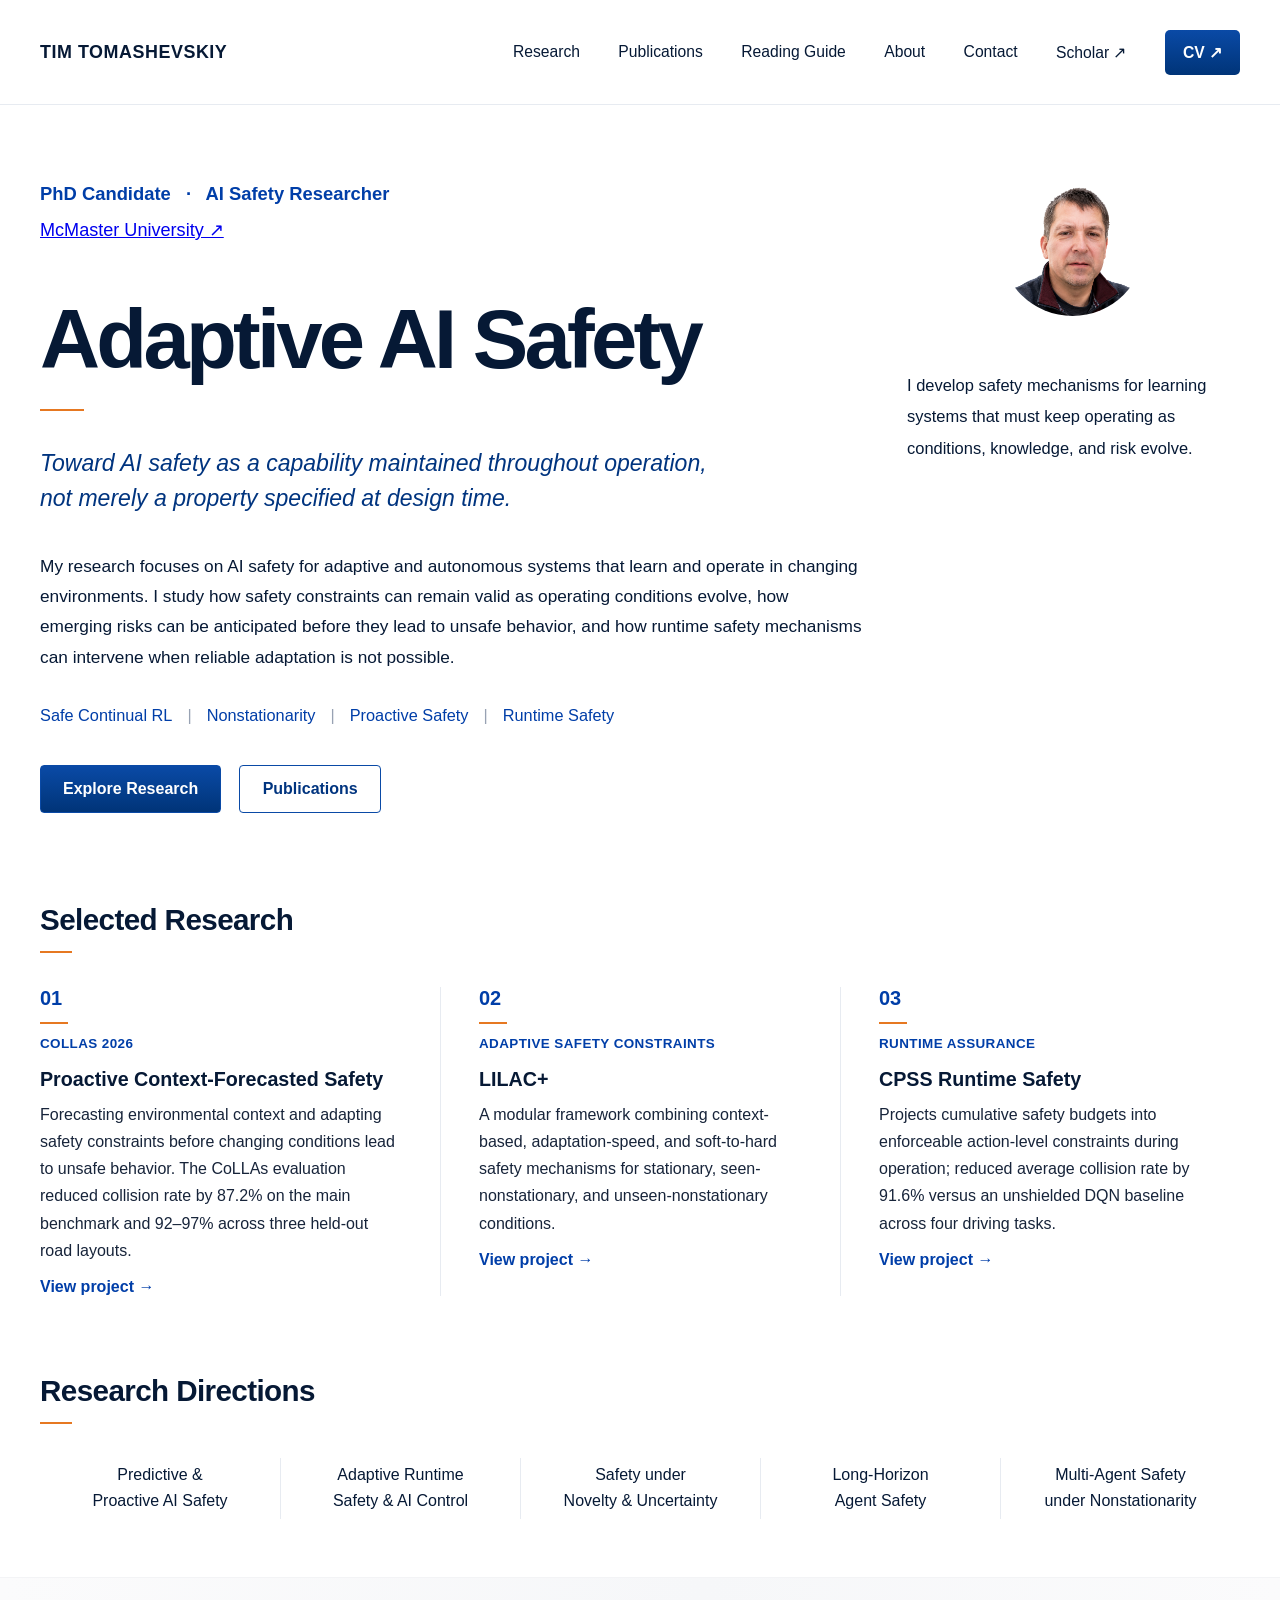
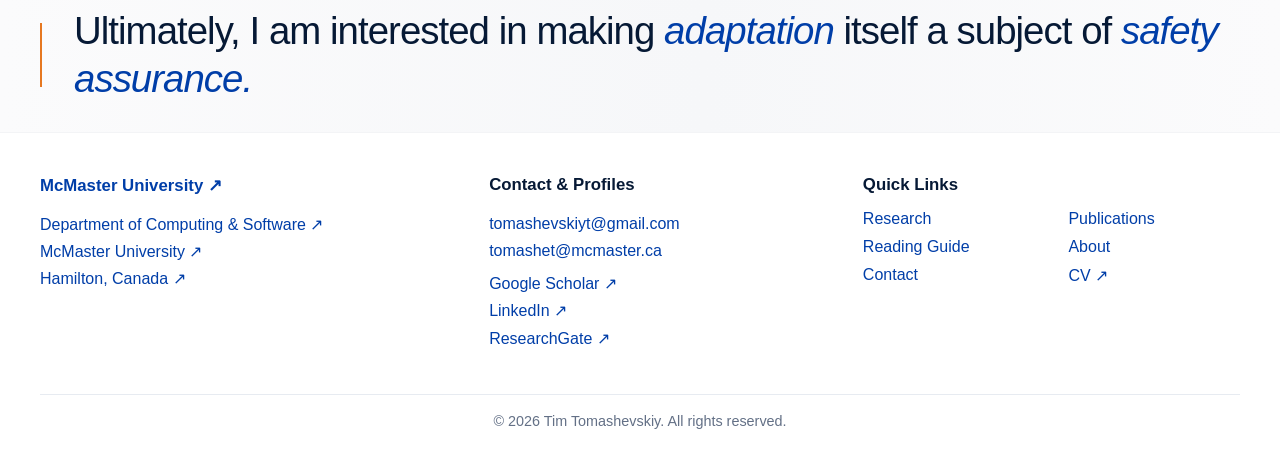
==== index.html @ 8127fd49 "Point index.html CV links to web CV" ====
<!DOCTYPE html>

<html lang="en">
<head>
<meta charset="utf-8"/>
<meta content="width=device-width, initial-scale=1" name="viewport"/>
<meta content="Tim Tomashevskiy — AI safety researcher working on safe continual reinforcement learning, adaptive safety constraints, proactive safety, and runtime safety." name="description"/>
<link href="https://tomashet.github.io/" rel="canonical"/>
<meta content="Tim Tomashevskiy — Adaptive AI Safety" property="og:title"/>
<meta content="Tim Tomashevskiy — AI safety researcher working on safe continual reinforcement learning, adaptive safety constraints, proactive safety, and runtime safety." property="og:description"/>
<meta content="website" property="og:type"/>
<meta content="https://tomashet.github.io/" property="og:url"/>
<meta content="https://tomashet.github.io/assets/tim-portrait.png" property="og:image"/>
<link href="assets/tim-portrait.png" rel="icon" type="image/png"/>
<title>Tim Tomashevskiy — Adaptive AI Safety</title>
<link href="styles.css" rel="stylesheet"/>
</head>
<body>
<header class="site-header">
<div class="shell nav-wrap">
<a class="brand" href="index.html">TIM TOMASHEVSKIY</a>
<nav aria-label="Primary navigation" class="nav">
<a href="research.html">Research</a>
<a href="publications.html">Publications</a>
<a href="resources.html">Reading Guide</a>
<a href="about.html">About</a>
<a href="contact.html">Contact</a>
<a href="https://scholar.google.com/citations?user=U_OvFxQAAAAJ&hl=en" rel="noopener noreferrer" target="_blank">Scholar ↗</a>
<a class="cv-btn" href="cv.html" rel="noopener noreferrer" target="_blank">CV ↗</a>
</nav>
</div>
</header>
<main>
<section aria-labelledby="hero-title" class="hero shell">
<div class="hero-left">
<div class="eyebrow">PhD Candidate <span>·</span> AI Safety Researcher</div>
<div class="affiliation"><a href="https://www.mcmaster.ca/" rel="noopener noreferrer" target="_blank">McMaster University ↗</a></div>
<h1 id="hero-title">Adaptive AI Safety</h1>
<div aria-hidden="true" class="accent-line"></div>
<p class="tagline">Toward AI safety as a capability maintained throughout operation,<br class="desktop-break"/> not merely a property specified at design time.</p>
<p class="lede">My research focuses on AI safety for adaptive and autonomous systems that learn and operate in changing environments. I study how safety constraints can remain valid as operating conditions evolve, how emerging risks can be anticipated before they lead to unsafe behavior, and how runtime safety mechanisms can intervene when reliable adaptation is not possible.</p>
<div aria-label="Research topics" class="topics">
<span>Safe Continual RL</span><span>Nonstationarity</span><span>Proactive Safety</span><span>Runtime Safety</span>
</div>
<div class="hero-actions">
<a class="btn primary" href="research.html">Explore Research</a>
<a class="btn" href="publications.html">Publications</a>

</div>
</div>
<aside aria-label="Research vision" class="hero-right">
<img alt="Tim Tomashevskiy" class="portrait" src="assets/tim-portrait.png"/>
<p class="goal">I develop safety mechanisms for learning systems that must keep operating as conditions, knowledge, and risk evolve.</p>
</aside>
</section>
<section aria-labelledby="selected-title" class="section shell">
<h2 id="selected-title">Selected Research</h2>
<div aria-hidden="true" class="section-line"></div>
<div class="research-grid">
<article class="research-item">
<div class="number">01</div>
<div aria-hidden="true" class="mini-line"></div>
<div class="research-meta">CoLLAs 2026</div>
<h3>Proactive Context-Forecasted Safety</h3>
<p>Forecasting environmental context and adapting safety constraints before changing conditions lead to unsafe behavior. The CoLLAs evaluation reduced collision rate by 87.2% on the main benchmark and 92–97% across three held-out road layouts.</p>
<a class="research-card-link" href="publications.html#proactive-context">View project →</a>
</article>
<article class="research-item">
<div class="number">02</div>
<div aria-hidden="true" class="mini-line"></div>
<div class="research-meta">Adaptive safety constraints</div>
<h3>LILAC+</h3>
<p>A modular framework combining context-based, adaptation-speed, and soft-to-hard safety mechanisms for stationary, seen-nonstationary, and unseen-nonstationary conditions.</p>
<a class="research-card-link" href="publications.html#lilac-plus">View project →</a>
</article>
<article class="research-item">
<div class="number">03</div>
<div aria-hidden="true" class="mini-line"></div>
<div class="research-meta">Runtime assurance</div>
<h3>CPSS Runtime Safety</h3>
<p>Projects cumulative safety budgets into enforceable action-level constraints during operation; reduced average collision rate by 91.6% versus an unshielded DQN baseline across four driving tasks.</p>
<a class="research-card-link" href="publications.html#cpss">View project →</a>
</article>
</div>
</section>
<section aria-labelledby="directions-title" class="section shell directions">
<h2 id="directions-title">Research Directions</h2>
<div aria-hidden="true" class="section-line"></div>
<div class="directions-grid">
<div>Predictive &amp;<br/>Proactive AI Safety</div>
<div>Adaptive Runtime<br/>Safety &amp; AI Control</div>
<div>Safety under<br/>Novelty &amp; Uncertainty</div>
<div>Long-Horizon<br/>Agent Safety</div>
<div>Multi-Agent Safety<br/>under Nonstationarity</div>
</div>
</section>
<section class="vision-strip">
<div class="shell vision-inner">
<div aria-hidden="true" class="vision-rule"></div>
<p>Ultimately, I am interested in making<br class="mobile-break"/> <em>adaptation</em> itself a subject of <em>safety assurance.</em></p>
</div>
</section>
</main>
<footer class="site-footer">
<div class="shell footer-grid">
<div>
<h3><a class="footer-affiliation" href="https://www.mcmaster.ca/" rel="noopener noreferrer" target="_blank">McMaster University ↗</a></h3>
<p><a href="https://www.eng.mcmaster.ca/cas/" rel="noopener noreferrer" target="_blank">Department of Computing &amp; Software ↗</a><br/><a href="https://www.mcmaster.ca/" rel="noopener noreferrer" target="_blank">McMaster University ↗</a><br/><a href="https://www.hamilton.ca/" rel="noopener noreferrer" target="_blank">Hamilton, Canada ↗</a></p>
</div>
<div>
<h3>Contact &amp; Profiles</h3>
<p><a href="mailto:tomashevskiyt@gmail.com">tomashevskiyt@gmail.com</a><br/><a href="mailto:tomashet@mcmaster.ca">tomashet@mcmaster.ca</a></p>
<p><a href="https://scholar.google.com/citations?user=U_OvFxQAAAAJ&hl=en" rel="noopener noreferrer" target="_blank">Google Scholar ↗</a><br/><a href="https://www.linkedin.com/in/tim-tomashevski-0a2017281/" rel="noopener noreferrer" target="_blank">LinkedIn ↗</a><br/><a href="https://www.researchgate.net/profile/Tim-Tomashevskiy" rel="noopener noreferrer" target="_blank">ResearchGate ↗</a></p>
</div>
<div>
<h3>Quick Links</h3>
<div class="footer-links">
<a href="research.html">Research</a>
<a href="publications.html">Publications</a>
<a href="resources.html">Reading Guide</a>
<a href="about.html">About</a>
<a href="contact.html">Contact</a>
<a href="cv.html" rel="noopener noreferrer" target="_blank">CV ↗</a>
</div>
</div>
</div>
<div class="shell copyright">© 2026 Tim Tomashevskiy. All rights reserved.</div>
</footer>
</body>
</html>
---- styles.css ----
:root {
  --ink: #061935;
  --blue: #003ea8;
  --blue-dark: #00347f;
  --muted: #637086;
  --orange: #e67821;
  --line: #e7ebf1;
  --soft: #fafbfd;
  --max: 1500px;
}

* { box-sizing: border-box; }
html { scroll-behavior: smooth; }
body {
  margin: 0;
  color: var(--ink);
  background: #fff;
  font-family: Inter, ui-sans-serif, -apple-system, BlinkMacSystemFont, "Segoe UI", Helvetica, Arial, sans-serif;
  -webkit-font-smoothing: antialiased;
}

.shell { width: min(calc(100% - 80px), var(--max)); margin-inline: auto; }
.site-header { border-bottom: 1px solid var(--line); background: rgba(255,255,255,.96); }
.nav-wrap { min-height: 104px; display: flex; align-items: center; justify-content: space-between; gap: 36px; }
.brand { color: var(--ink); text-decoration: none; font-weight: 800; letter-spacing: .03em; font-size: clamp(1.1rem, 1.4vw, 1.45rem); }
.nav { display: flex; align-items: center; gap: clamp(20px, 3vw, 54px); }
.nav a { color: var(--ink); text-decoration: none; font-size: .98rem; }
.nav a:hover { color: var(--blue); }
.cv-btn { padding: 13px 18px; border-radius: 5px; background: linear-gradient(180deg, #0a4aa6, #003478); color: #fff !important; font-weight: 650; }

.hero { display: grid; grid-template-columns: minmax(0, 72%) minmax(250px, 28%); gap: 42px; padding-top: 78px; padding-bottom: 68px; }
.hero-left { min-width: 0; }
.eyebrow { color: var(--blue); font-weight: 700; font-size: 1.15rem; }
.eyebrow span { padding-inline: 10px; }
.affiliation { color: var(--muted); font-size: 1.13rem; margin-top: 14px; }
h1 { font-size: clamp(3.6rem, 6.5vw, 6.5rem); line-height: .98; letter-spacing: -.045em; margin: 58px 0 0; font-weight: 780; }
.accent-line, .section-line, .mini-line { background: var(--orange); height: 2px; }
.accent-line { width: 44px; margin-top: 28px; }
.tagline { margin: 35px 0 0; color: var(--blue-dark); font-size: clamp(1.25rem, 1.8vw, 1.75rem); line-height: 1.55; font-style: italic; max-width: 1000px; }
.lede { margin: 34px 0 0; max-width: 1040px; font-size: 1.08rem; line-height: 1.75; }
.topics { margin-top: 34px; display: flex; flex-wrap: wrap; gap: 0; color: var(--blue); font-size: 1.02rem; }
.topics span + span::before { content: "|"; color: #98a2b3; padding: 0 15px; }
.hero-actions { margin-top: 40px; display: flex; gap: 18px; flex-wrap: wrap; }
.btn { display: inline-flex; align-items: center; justify-content: center; min-width: 142px; padding: 14px 22px; border: 1px solid #0a4aa6; border-radius: 4px; color: var(--blue-dark); text-decoration: none; font-weight: 650; }
.btn.primary { color: #fff; background: linear-gradient(180deg, #0a4aa6, #003478); }

.hero-right { align-self: start; padding-top: 0; display: flex; flex-direction: column; align-items: center; }
.portrait { width: 145px; height: 145px; object-fit: cover; object-position: center 15%; border-radius: 50%; display: block; margin-top: -12px; }
.goal { width: min(100%, 330px); margin: 54px auto 0; font-size: 1.03rem; line-height: 1.9; }

.section { padding-top: 22px; padding-bottom: 58px; }
.section h2 { font-size: 1.85rem; letter-spacing: -.02em; margin: 0; }
.section-line { width: 32px; margin-top: 14px; }
.research-grid { margin-top: 34px; display: grid; grid-template-columns: repeat(3, 1fr); }
.research-item { padding: 0 38px; min-height: 175px; border-left: 1px solid var(--line); }
.research-item:first-child { padding-left: 0; border-left: 0; }
.number { color: var(--blue); font-size: 1.25rem; font-weight: 700; }
.mini-line { width: 28px; margin-top: 12px; }
.research-item h3 { font-size: 1.23rem; margin: 17px 0 10px; }
.research-item p { margin: 0; color: #17243a; line-height: 1.7; }

.directions { padding-top: 20px; padding-bottom: 58px; }
.directions-grid { margin-top: 34px; display: grid; grid-template-columns: repeat(5, 1fr); text-align: center; }
.directions-grid > div { padding: 4px 22px; line-height: 1.65; border-left: 1px solid var(--line); }
.directions-grid > div:first-child { border-left: 0; }

.vision-strip { background: linear-gradient(90deg, #fbfbfc, #f6f7f9 55%, #fbfbfc); border-top: 1px solid #f3f4f6; border-bottom: 1px solid #f3f4f6; }
.vision-inner { min-height: 154px; display: flex; align-items: center; gap: 32px; }
.vision-rule { width: 2px; height: 64px; background: var(--orange); flex: 0 0 auto; }
.vision-inner p { margin: 0; font-size: clamp(1.8rem, 3vw, 3rem); line-height: 1.25; letter-spacing: -.025em; }
.vision-inner em { color: var(--blue); font-style: italic; }
.mobile-break { display: none; }

.site-footer { padding: 42px 0 22px; }
.footer-grid { display: grid; grid-template-columns: 1fr .8fr 1fr; gap: 72px; }
.footer-grid h3 { font-size: 1.05rem; margin: 0 0 15px; }
.footer-grid p { color: var(--muted); line-height: 1.7; margin: 0 0 6px; }
.footer-grid a { color: var(--blue); text-decoration: none; }
.footer-links { display: grid; grid-template-columns: repeat(2, minmax(110px, 1fr)); gap: 10px 34px; }
.copyright { text-align: center; color: var(--muted); font-size: .9rem; border-top: 1px solid var(--line); margin-top: 36px; padding-top: 18px; }

@media (max-width: 900px) {
  .shell { width: min(calc(100% - 36px), var(--max)); }
  .nav-wrap { min-height: 78px; }
  .nav a:not(.cv-btn) { display: none; }
  .hero { grid-template-columns: 1fr; gap: 12px; padding-top: 52px; }
  .hero-right { order: -1; align-items: flex-end; margin-top: -8px; }
  .portrait { width: 105px; height: 105px; margin-top: 0; }
  .goal { display: none; }
  h1 { margin-top: 34px; }
  .desktop-break { display: none; }
  .research-grid { grid-template-columns: 1fr; gap: 26px; }
  .research-item, .research-item:first-child { border-left: 0; border-top: 1px solid var(--line); padding: 24px 0 0; min-height: 0; }
  .directions-grid { grid-template-columns: 1fr 1fr; gap: 22px 0; }
  .directions-grid > div { border-left: 0; border-top: 1px solid var(--line); padding-top: 18px; }
  .vision-inner { min-height: 138px; }
  .mobile-break { display: initial; }
  .footer-grid { grid-template-columns: 1fr; gap: 26px; }
}

/* Research page */
.nav a.active { color: var(--blue); font-weight: 700; }
.research-hero { padding-top: 82px; padding-bottom: 52px; border-bottom: 1px solid var(--line); }
.research-kicker { color: var(--blue); font-weight: 750; font-size: 1.08rem; letter-spacing: .02em; }
.research-title { margin-top: 20px; font-size: clamp(3.8rem, 6.2vw, 6.3rem); }
.research-subtitle { max-width: 1030px; margin: 30px 0 0; color: var(--blue-dark); font-size: clamp(1.25rem, 1.8vw, 1.75rem); line-height: 1.55; font-style: italic; }
.research-tags { margin-top: 28px; display: flex; flex-wrap: wrap; color: var(--blue); font-size: 1rem; }
.research-tags span + span::before { content: "·"; color: #98a2b3; padding: 0 13px; }

.research-page { display: grid; grid-template-columns: minmax(0, 1fr) 290px; gap: 86px; align-items: start; padding-top: 54px; padding-bottom: 80px; }
.research-copy { min-width: 0; }
.research-block { padding: 8px 0 52px; }
.research-block + .research-block { border-top: 1px solid var(--line); padding-top: 52px; }
.research-block h2 { margin: 0 0 22px; font-size: clamp(1.65rem, 2vw, 2.15rem); letter-spacing: -.025em; }
.research-block h3 { margin: 0 0 12px; font-size: 1.3rem; letter-spacing: -.012em; }
.research-block p { margin: 0 0 18px; color: #17243a; font-size: 1.05rem; line-height: 1.82; max-width: 1050px; }
.research-block strong { color: var(--ink); }
.research-block blockquote { margin: 30px 0; padding: 18px 0 18px 24px; border-left: 2px solid var(--orange); color: var(--blue-dark); font-size: clamp(1.3rem, 1.8vw, 1.75rem); line-height: 1.55; font-style: italic; max-width: 1020px; }
.compact-quote { font-size: 1.15rem !important; margin-top: 18px !important; }
.section-heading-row > p { max-width: 920px; }
.direction-list { margin-top: 32px; border-top: 1px solid var(--line); }
.direction-item { display: grid; grid-template-columns: 72px 1fr; gap: 22px; padding: 30px 0; border-bottom: 1px solid var(--line); }
.direction-index { color: var(--blue); font-weight: 750; font-size: 1.1rem; padding-top: 2px; }
.direction-item p { margin-bottom: 0; }
.bridge-block { background: linear-gradient(90deg, #fbfbfc, #fff); margin-inline: -22px; padding-inline: 22px; }
.vision-block { padding-bottom: 14px; }
.closing-vision { margin-top: 30px !important; color: var(--blue-dark) !important; font-size: clamp(1.4rem, 2vw, 2rem) !important; line-height: 1.5 !important; }

.research-rail { position: sticky; top: 28px; display: flex; flex-direction: column; gap: 18px; }
.rail-card { border-top: 2px solid var(--orange); background: var(--soft); padding: 22px 20px 18px; }
.rail-label { color: var(--blue); font-weight: 750; text-transform: uppercase; letter-spacing: .07em; font-size: .78rem; margin-bottom: 13px; }
.rail-card p { margin: 0 0 9px; color: #28364a; line-height: 1.45; font-size: .95rem; }
.rail-link-card { border-top-color: var(--blue); }
.rail-link-card a { color: var(--blue); text-decoration: none; font-weight: 700; }

@media (max-width: 1020px) {
  .research-page { grid-template-columns: 1fr; gap: 24px; }
  .research-rail { position: static; display: grid; grid-template-columns: repeat(2, minmax(0,1fr)); order: -1; }
  .rail-link-card { grid-column: 1 / -1; }
}

@media (max-width: 700px) {
  .research-hero { padding-top: 54px; padding-bottom: 38px; }
  .research-title { font-size: clamp(3rem, 14vw, 4.2rem); }
  .research-page { padding-top: 34px; padding-bottom: 52px; }
  .research-rail { grid-template-columns: 1fr; }
  .rail-link-card { grid-column: auto; }
  .research-block { padding-bottom: 40px; }
  .research-block + .research-block { padding-top: 40px; }
  .direction-item { grid-template-columns: 48px 1fr; gap: 14px; }
  .research-tags span { width: 100%; margin-bottom: 8px; }
  .research-tags span + span::before { content: ""; padding: 0; }
}

/* Research page V2.1 — tighter two-column layout */
.research-site-header .research-nav-wrap {
  justify-content: flex-end;
  min-height: 78px;
}
.research-brand-row {
  padding-top: 22px;
  padding-bottom: 6px;
}
.research-page {
  grid-template-columns: minmax(0, 1fr) 320px;
  column-gap: 30px;
  row-gap: 0;
  padding-top: 8px;
  padding-bottom: 64px;
}
.research-hero-inline {
  padding: 8px 0 24px;
  border-bottom: 1px solid var(--line);
}
.research-hero-inline .research-title {
  margin-top: 12px;
}
.research-hero-inline .accent-line {
  margin-top: 18px;
}
.research-hero-inline .research-subtitle {
  margin-top: 18px;
}
.research-hero-inline .research-tags {
  margin-top: 18px;
}
.research-block {
  padding: 22px 0 26px;
}
.research-block + .research-block {
  padding-top: 26px;
}
.research-block h2 {
  margin-bottom: 12px;
}
.research-block h3 {
  margin-bottom: 7px;
}
.research-block p {
  margin-bottom: 11px;
  line-height: 1.64;
  max-width: none;
}
.research-block blockquote {
  margin: 18px 0;
  padding: 12px 0 12px 20px;
  line-height: 1.48;
  max-width: none;
}
.direction-list {
  margin-top: 18px;
}
.direction-item {
  grid-template-columns: 62px 1fr;
  gap: 16px;
  padding: 18px 0;
}
.research-rail {
  position: sticky;
  top: 18px;
  gap: 12px;
  padding-top: 0;
}
.rail-profile {
  padding: 0 10px 8px;
  text-align: left;
}
.rail-portrait {
  width: 112px;
  height: 112px;
  object-fit: cover;
  object-position: center 13%;
  border-radius: 50%;
  display: block;
  margin: 0 auto 16px;
}
.rail-goal {
  margin: 0;
  color: #17243a;
  font-size: .96rem;
  line-height: 1.58;
}
.rail-card {
  padding: 16px 16px 13px;
}
.rail-label {
  margin-bottom: 9px;
}
.rail-card p {
  margin-bottom: 6px;
  line-height: 1.38;
  font-size: .93rem;
}

@media (max-width: 1020px) {
  .research-site-header .research-nav-wrap { justify-content: space-between; }
  .research-brand-row { padding-top: 18px; }
  .research-page { grid-template-columns: 1fr; gap: 22px; }
  .research-rail { order: -1; position: static; grid-template-columns: repeat(2, minmax(0, 1fr)); }
  .rail-profile { grid-column: 1 / -1; display: grid; grid-template-columns: 112px 1fr; gap: 20px; align-items: center; }
  .rail-portrait { margin: 0; }
}

@media (max-width: 700px) {
  .research-site-header .research-nav-wrap { min-height: 70px; }
  .research-brand-row { padding-top: 16px; padding-bottom: 0; }
  .research-page { padding-top: 8px; }
  .rail-profile { grid-template-columns: 86px 1fr; gap: 14px; }
  .rail-portrait { width: 86px; height: 86px; }
}


/* Research page V2.2 — approved alignment refinements */
.research-page {
  padding-top: 20px;
}
.research-copy > .research-brand-row {
  padding: 0 0 12px;
  min-height: 104px;
  display: flex;
  align-items: flex-start;
}
.research-copy > .research-brand-row .brand {
  margin-top: 10px;
}
.research-hero-inline {
  padding-top: 0;
}
.research-hero-inline .research-title {
  font-size: clamp(3.15rem, 5vw, 5rem);
}
.research-rail {
  padding-top: 0;
}
.rail-profile {
  min-height: 104px;
  padding: 0 10px 34px;
}
.rail-portrait {
  width: 96px;
  height: 96px;
  margin: 0 auto 14px;
}
.rail-goal {
  margin-top: 0;
}
.rail-profile + .rail-card {
  margin-top: 10px;
}

@media (max-width: 1020px) {
  .research-copy > .research-brand-row { min-height: auto; padding-bottom: 10px; }
  .rail-profile { min-height: auto; padding-bottom: 18px; }
}

/* Publications page */
.pub-page { display:grid; grid-template-columns:minmax(0,1fr) 320px; column-gap:30px; align-items:start; padding-top:20px; padding-bottom:64px; }
.pub-main { min-width:0; }
.pub-brand-row { min-height:104px; padding:0 0 12px; display:flex; align-items:flex-start; }
.pub-brand-row .brand { margin-top:10px; }
.pub-hero { padding:0 0 24px; border-bottom:1px solid var(--line); }
.pub-title { margin:12px 0 0; font-size:clamp(3.15rem,5vw,5rem); line-height:1; letter-spacing:-.04em; }
.pub-hero .accent-line { margin-top:18px; }
.pub-subtitle { max-width:900px; margin:18px 0 0; color:var(--blue-dark); font-size:clamp(1.15rem,1.55vw,1.45rem); line-height:1.5; font-style:italic; }
.pub-section { padding:26px 0 30px; }
.pub-section + .pub-section { border-top:1px solid var(--line); }
.pub-section-head { display:flex; justify-content:space-between; align-items:baseline; gap:20px; margin-bottom:4px; }
.pub-section-head h2 { margin:0; font-size:clamp(1.65rem,2vw,2.1rem); letter-spacing:-.025em; }
.pub-section-head > p { margin:0; color:var(--blue); font-weight:700; font-size:.9rem; text-transform:uppercase; letter-spacing:.05em; }
.pub-entry { display:grid; grid-template-columns:62px 1fr; gap:16px; padding:21px 0; border-bottom:1px solid var(--line); }
.pub-year { color:var(--blue); font-weight:750; padding-top:3px; }
.pub-status { color:var(--blue); font-size:.83rem; font-weight:750; text-transform:uppercase; letter-spacing:.045em; margin-bottom:6px; }
.pub-content h3 { margin:0 0 7px; font-size:1.18rem; line-height:1.35; letter-spacing:-.012em; }
.pub-authors { margin:0 0 8px !important; color:var(--muted) !important; }
.pub-content p { margin:0 0 9px; color:#17243a; font-size:.98rem; line-height:1.58; }
.pub-links { display:flex; gap:18px; flex-wrap:wrap; margin-top:7px; }
.pub-links a { color:var(--blue); text-decoration:none; font-weight:700; font-size:.92rem; }
.pub-entry.featured { border-left:2px solid var(--orange); padding-left:14px; }
.pub-note { max-width:950px; color:#17243a; line-height:1.65; margin:14px 0 0; }
.pub-rail { position:sticky; top:18px; display:grid; gap:12px; padding-top:104px; }
.pub-rail .rail-card { padding:16px 16px 13px; }
@media (max-width:1020px) { .pub-page { grid-template-columns:1fr; gap:22px; } .pub-rail { position:static; padding-top:0; grid-template-columns:repeat(2,minmax(0,1fr)); } .pub-brand-row { min-height:auto; padding-bottom:10px; } }
@media (max-width:700px) { .pub-entry { grid-template-columns:1fr; gap:5px; } .pub-section-head { display:block; } .pub-section-head > p { margin-top:6px; } .pub-rail { grid-template-columns:1fr; } }

/* Shared secondary pages */
.secondary-page { display:grid; grid-template-columns:minmax(0,1fr) 320px; column-gap:30px; align-items:start; padding-top:20px; padding-bottom:64px; }
.secondary-main { min-width:0; }
.secondary-brand-row { min-height:104px; padding:0 0 12px; display:flex; align-items:flex-start; }
.secondary-brand-row .brand { margin-top:10px; }
.secondary-hero { padding:0 0 24px; border-bottom:1px solid var(--line); }
.secondary-title { margin:12px 0 0; font-size:clamp(3rem,4.7vw,4.8rem); line-height:1.02; letter-spacing:-.04em; }
.secondary-hero .accent-line { margin-top:18px; }
.secondary-subtitle { max-width:900px; margin:18px 0 0; color:var(--blue-dark); font-size:clamp(1.12rem,1.5vw,1.4rem); line-height:1.5; font-style:italic; }
.secondary-section { padding:26px 0 30px; }
.secondary-section + .secondary-section { border-top:1px solid var(--line); }
.secondary-section h2 { margin:0 0 12px; font-size:clamp(1.65rem,2vw,2.1rem); letter-spacing:-.025em; }
.secondary-section h3 { margin:0 0 7px; font-size:1.16rem; }
.secondary-section p { margin:0 0 11px; color:#17243a; font-size:1rem; line-height:1.64; }
.secondary-section blockquote { margin:18px 0; padding:12px 0 12px 20px; border-left:2px solid var(--orange); color:var(--blue-dark); font-size:1.2rem; line-height:1.5; font-style:italic; }
.secondary-rail { position:sticky; top:18px; display:grid; gap:12px; padding-top:104px; }
.secondary-profile { padding:0 10px 22px; }
.secondary-profile .rail-portrait { margin-bottom:14px; }
.inline-links { display:flex; gap:18px; flex-wrap:wrap; margin-top:14px; }
.inline-links a { color:var(--blue); text-decoration:none; font-weight:700; }
.muted-note { color:var(--muted) !important; font-size:.94rem !important; }

/* About */
.bio-lead { font-size:1.08rem !important; }
.trajectory { display:grid; grid-template-columns:repeat(3,minmax(0,1fr)); gap:0; margin-top:20px; border-top:1px solid var(--line); border-bottom:1px solid var(--line); }
.trajectory > div { padding:18px 20px 18px 0; }
.trajectory > div + div { border-left:1px solid var(--line); padding-left:20px; }
.trajectory .step { color:var(--blue); font-size:.78rem; font-weight:750; text-transform:uppercase; letter-spacing:.06em; margin-bottom:6px; }
.trajectory h3 { margin:0 0 6px; }
.trajectory p { font-size:.94rem; line-height:1.5; margin:0; }
.education-row { display:grid; grid-template-columns:155px 1fr; gap:18px; padding:15px 0; border-bottom:1px solid var(--line); }
.education-row .edu-year { color:var(--blue); font-weight:700; }
.education-row p { margin:0; }

/* Reading guide */
.guide-stage { display:grid; grid-template-columns:58px 1fr; gap:16px; padding:18px 0; border-bottom:1px solid var(--line); }
.guide-stage:first-of-type { border-top:1px solid var(--line); }
.guide-number { color:var(--blue); font-weight:750; }
.guide-stage h3 { margin-bottom:5px; }
.guide-stage p { margin-bottom:0; }
.guide-tags { display:flex; flex-wrap:wrap; gap:8px; margin-top:14px; }
.guide-tags span { background:var(--soft); color:#344054; padding:7px 10px; border-radius:3px; font-size:.88rem; }
.status-box { border-left:2px solid var(--orange); background:var(--soft); padding:16px 18px; margin-top:18px; }
.status-box p { margin:0; }

/* Contact */
.contact-card { border-top:2px solid var(--orange); padding:18px 0 20px; }
.contact-card + .contact-card { border-top:1px solid var(--line); }
.contact-label { color:var(--blue); font-size:.8rem; font-weight:750; text-transform:uppercase; letter-spacing:.06em; margin-bottom:6px; }
.contact-value { font-size:1.15rem !important; }
.contact-value a { color:var(--ink); text-decoration:none; }
.contact-value a:hover { color:var(--blue); }

.cv-pending { opacity:.76; }

@media (max-width:1020px) {
  .secondary-page { grid-template-columns:1fr; gap:22px; }
  .secondary-rail { position:static; padding-top:0; grid-template-columns:repeat(2,minmax(0,1fr)); }
  .secondary-brand-row { min-height:auto; padding-bottom:10px; }
}
@media (max-width:700px) {
  .secondary-rail { grid-template-columns:1fr; }
  .trajectory { grid-template-columns:1fr; }
  .trajectory > div { padding:16px 0; }
  .trajectory > div + div { border-left:0; border-top:1px solid var(--line); padding-left:0; }
  .education-row { grid-template-columns:1fr; gap:4px; }
}

/* Reading Guide V2 — curated curriculum */
.guide-section-head { display:flex; justify-content:space-between; gap:20px; align-items:flex-end; margin-bottom:16px; }
.guide-section-head h2 { margin-bottom:0; }
.guide-section-head > p { margin:0; color:var(--blue); font-size:.82rem; font-weight:750; text-transform:uppercase; letter-spacing:.055em; }
.book-grid { display:grid; grid-template-columns:repeat(2,minmax(0,1fr)); gap:12px; margin:16px 0 14px; }
.book-card { border:1px solid var(--line); padding:18px; background:#fff; }
.book-card.core { border-top:2px solid var(--orange); }
.book-card h3 { font-size:1.08rem; line-height:1.42; margin:5px 0 8px; }
.book-card p { font-size:.94rem; line-height:1.55; margin:0; }
.entry-meta { color:var(--blue); font-size:.76rem; font-weight:750; text-transform:uppercase; letter-spacing:.055em; }
.guide-topic-title { display:grid; grid-template-columns:54px 1fr; gap:14px; align-items:start; margin-bottom:10px; }
.guide-topic-title > span { color:var(--blue); font-size:1.25rem; font-weight:800; padding-top:4px; }
.guide-topic-title h2 { margin:2px 0 0; }
.topic-intro { max-width:900px; margin-bottom:18px !important; }
.survey-callout { border-left:3px solid var(--orange); background:var(--soft); padding:16px 18px; margin:14px 0; }
.survey-callout.compact { border-left-width:2px; padding:13px 16px; margin:9px 0; }
.survey-callout h3 { margin:5px 0 6px; font-size:1.08rem; line-height:1.4; }
.survey-callout p { margin:0; font-size:.94rem; line-height:1.55; }
.featured-survey { background:#f7f8fb; }
.reading-entry { display:grid; grid-template-columns:100px 1fr; gap:15px; padding:14px 0; border-bottom:1px solid var(--line); }
.reading-entry .entry-rank { color:var(--blue); font-size:.77rem; font-weight:750; text-transform:uppercase; letter-spacing:.045em; padding-top:4px; }
.reading-entry h3 { margin:0 0 5px; font-size:1.04rem; line-height:1.4; }
.reading-entry p { margin:0; font-size:.93rem; line-height:1.52; }
.current-work-box { margin-top:20px; padding:18px 20px; border-top:2px solid var(--blue); background:var(--soft); }
.current-work-box h3 { margin:5px 0 7px; }
.current-work-box p { margin-bottom:8px; font-size:.94rem; }
.current-work-box a { color:var(--blue); font-weight:700; text-decoration:none; }
@media (max-width:700px) {
  .book-grid { grid-template-columns:1fr; }
  .guide-section-head { display:block; }
  .guide-section-head > p { margin-top:6px; }
  .reading-entry { grid-template-columns:1fr; gap:4px; }
  .guide-topic-title { grid-template-columns:42px 1fr; gap:8px; }
}

/* Reading Guide external source links */
.reading-link { color: inherit; text-decoration: none; transition: color .15s ease; }
.reading-link:hover, .reading-link:focus-visible { color: var(--blue, #1f5fa8); text-decoration: underline; text-underline-offset: 3px; }
.link-arrow { display: inline-block; margin-left: .35em; font-size: .72em; font-style: normal; font-weight: 700; opacity: .65; transform: translateY(-.08em); }


/* V2.8 — active research/topic rails */
html { scroll-behavior: smooth; }
[id] { scroll-margin-top: 26px; }
.rail-topic-card p { margin: 0; }
.rail-topic-card p + p { margin-top: 7px; }
.rail-topic-card p a { color: inherit; text-decoration: none; display: inline-block; position: relative; transition: color .15s ease, transform .15s ease; }
.rail-topic-card p a::after { content: "→"; display: inline-block; margin-left: .35em; color: var(--blue); opacity: 0; transform: translateX(-4px); transition: opacity .15s ease, transform .15s ease; }
.rail-topic-card p a:hover, .rail-topic-card p a:focus-visible { color: var(--blue); transform: translateX(2px); }
.rail-topic-card p a:hover::after, .rail-topic-card p a:focus-visible::after { opacity: .8; transform: translateX(0); }
.footer-affiliation { color: inherit; text-decoration: none; }
.footer-affiliation:hover, .footer-affiliation:focus-visible { color: var(--blue); text-decoration: underline; text-underline-offset: 3px; }

/* About V3.2 — compact education block */
.education-row {
  display:block;
  padding:9px 0 10px;
  border-bottom:1px solid var(--line);
}
.education-row h3 {
  margin:0 0 2px;
  font-size:1.05rem;
  line-height:1.28;
}
.education-row p {
  margin:0;
  font-size:.95rem;
  line-height:1.4;
  color:#344054;
}
.secondary-section .education-row:last-of-type { border-bottom:0; }

/* V3.3 — active research labels and trajectory links */
.research-tags a { color: inherit; text-decoration: none; border-bottom: 1px solid transparent; transition: border-color .18s ease, color .18s ease; }
.research-tags a:hover, .research-tags a:focus-visible { color: var(--navy); border-bottom-color: currentColor; }
.trajectory-link { color: inherit; text-decoration: none; }
.trajectory-link::after { content: " →"; color: var(--blue); opacity: 0; transition: opacity .18s ease, transform .18s ease; display: inline-block; }
.trajectory-link:hover::after, .trajectory-link:focus-visible::after { opacity: 1; transform: translateX(2px); }
.trajectory-link:hover, .trajectory-link:focus-visible { color: var(--blue); }

/* Education V3.4 */
.education-row a { color: inherit; text-decoration: none; }
.education-row a:hover { color: var(--blue, #0b5bd3); }
.education-subdegree { margin-top: .38rem !important; }
.education-subdegree strong { font-weight: 650; color: var(--navy, #0c2340); }


/* 2026 research portfolio refresh */
.research-meta {
  margin-top: 12px;
  color: var(--blue);
  font-size: .84rem;
  font-weight: 750;
  letter-spacing: .03em;
  text-transform: uppercase;
}
.research-card-link {
  display: inline-block;
  margin-top: 14px;
  color: var(--blue);
  font-weight: 700;
  text-decoration: none;
}
.research-card-link:hover { text-decoration: underline; }

.assurance-grid {
  display: grid;
  grid-template-columns: repeat(3, minmax(0, 1fr));
  gap: 16px;
  margin-top: 18px;
}
.assurance-card {
  border: 1px solid var(--line);
  border-radius: 7px;
  padding: 20px 20px 17px;
  background: linear-gradient(180deg, #fff, #fbfcfe);
}
.assurance-label {
  color: var(--blue);
  font-size: .83rem;
  font-weight: 800;
  letter-spacing: .06em;
  text-transform: uppercase;
  margin-bottom: 9px;
}
.assurance-card h3 { margin: 0 0 9px; }
.assurance-card p { margin: 0; font-size: .98rem; line-height: 1.58; }

.project-grid {
  display: grid;
  grid-template-columns: repeat(2, minmax(0, 1fr));
  gap: 18px;
  margin-top: 18px;
}
.project-card {
  border: 1px solid var(--line);
  border-radius: 7px;
  padding: 22px;
  background: #fff;
}
.project-card h3 { margin: 5px 0 11px; }
.project-card p { font-size: .98rem; line-height: 1.6; margin-bottom: 10px; }
.project-status {
  color: var(--blue);
  font-size: .82rem;
  font-weight: 800;
  letter-spacing: .04em;
  text-transform: uppercase;
}
.project-result {
  padding-top: 10px;
  border-top: 1px solid var(--line);
}
.project-links {
  display: flex;
  flex-wrap: wrap;
  gap: 14px;
  margin-top: 13px;
}
.project-links a {
  color: var(--blue);
  font-weight: 700;
  text-decoration: none;
}
.project-links a:hover { text-decoration: underline; }

@media (max-width: 1120px) and (min-width: 901px) {
  .nav { gap: 18px; }
  .nav a { font-size: .91rem; }
  .cv-btn { padding: 11px 14px; }
}

@media (max-width: 900px) {
  .nav-wrap,
  .research-site-header .research-nav-wrap {
    min-height: auto;
    padding-top: 12px;
    padding-bottom: 12px;
    align-items: flex-start;
  }
  .nav-wrap {
    flex-direction: column;
    gap: 10px;
  }
  .research-site-header .research-nav-wrap {
    display: block;
  }
  .nav {
    width: 100%;
    display: flex;
    gap: 8px;
    overflow-x: auto;
    padding-bottom: 3px;
    scrollbar-width: thin;
    -webkit-overflow-scrolling: touch;
  }
  .nav a,
  .nav a:not(.cv-btn) {
    display: inline-flex !important;
    flex: 0 0 auto;
    align-items: center;
    min-height: 38px;
    padding: 8px 10px;
    border: 1px solid var(--line);
    border-radius: 5px;
    background: #fff;
    font-size: .9rem;
  }
  .nav a.active {
    border-color: #b8c8df;
    background: #f6f9fd;
  }
  .nav .cv-btn {
    padding: 8px 12px;
    border-color: #0a4aa6;
    background: linear-gradient(180deg, #0a4aa6, #003478);
  }
  .assurance-grid,
  .project-grid {
    grid-template-columns: 1fr;
  }
}

@media (max-width: 620px) {
  .project-card, .assurance-card { padding: 17px; }
  .research-item { padding-right: 0; }
}
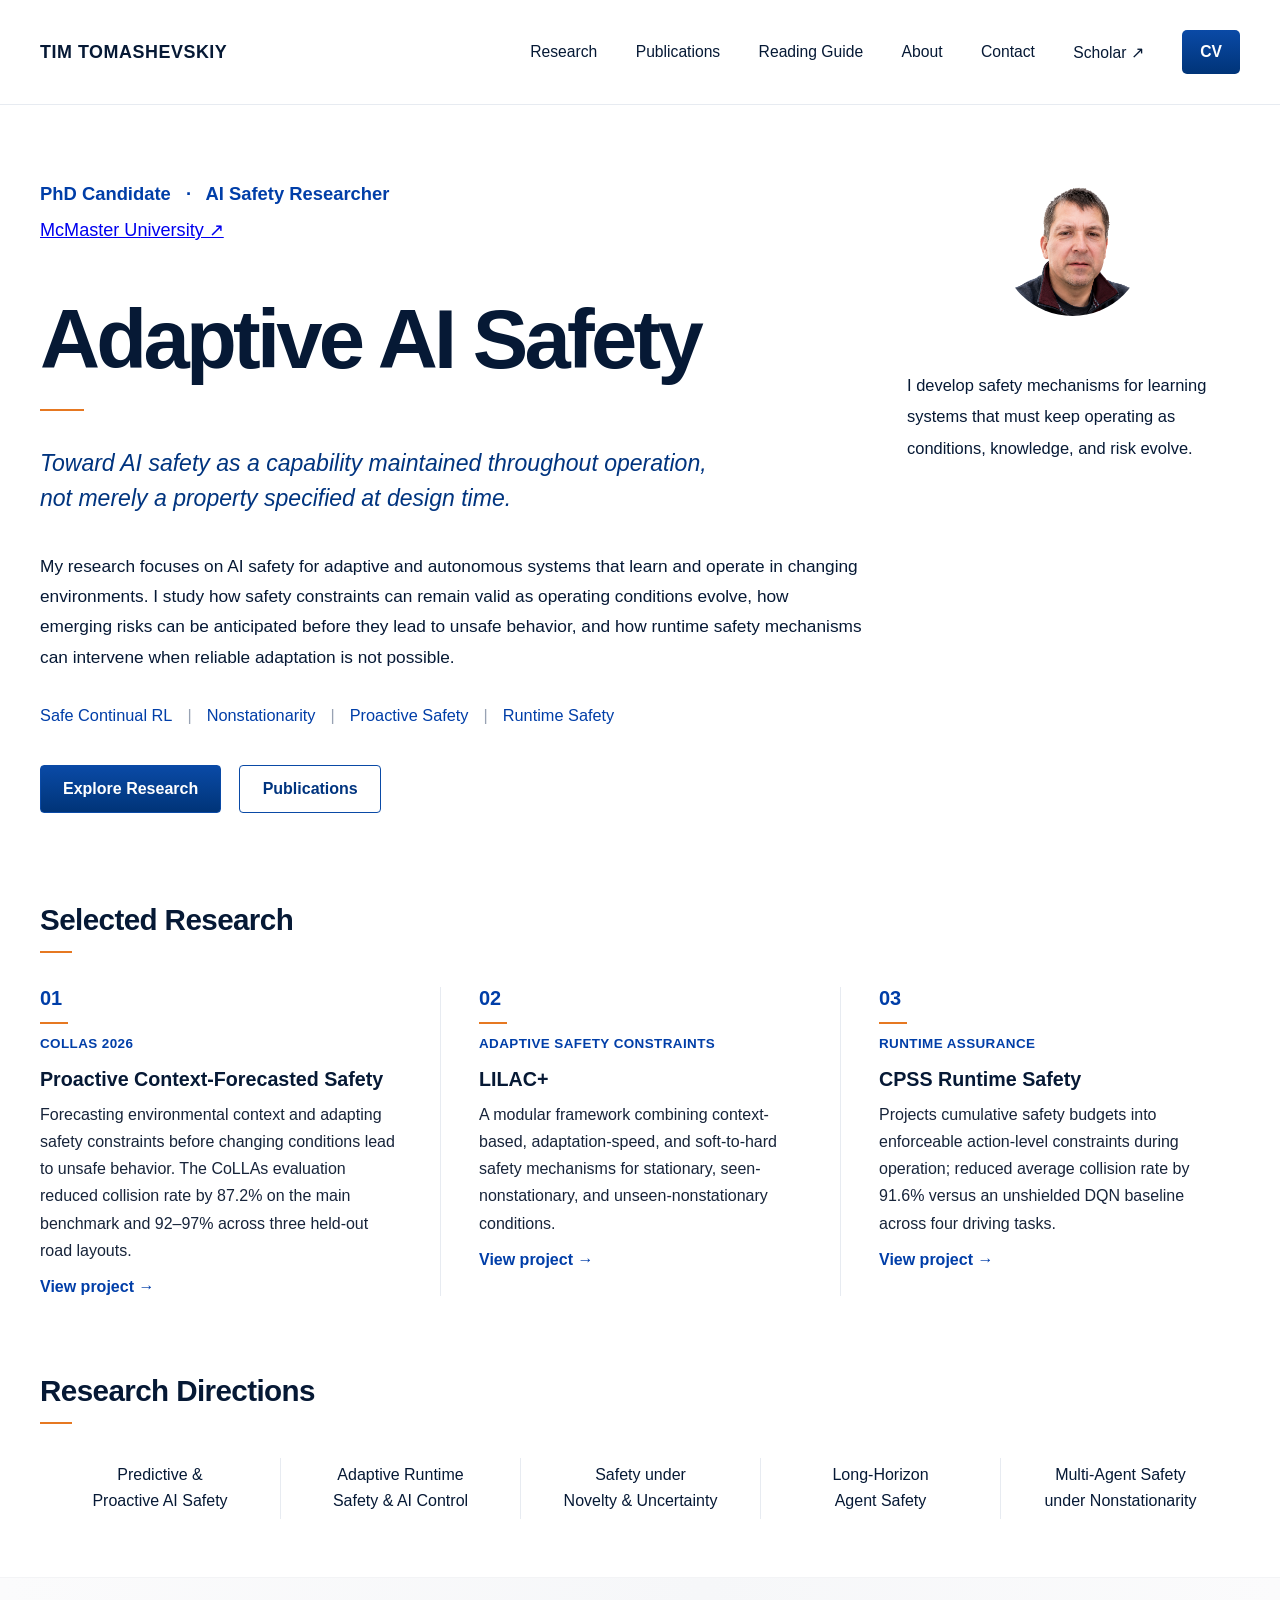
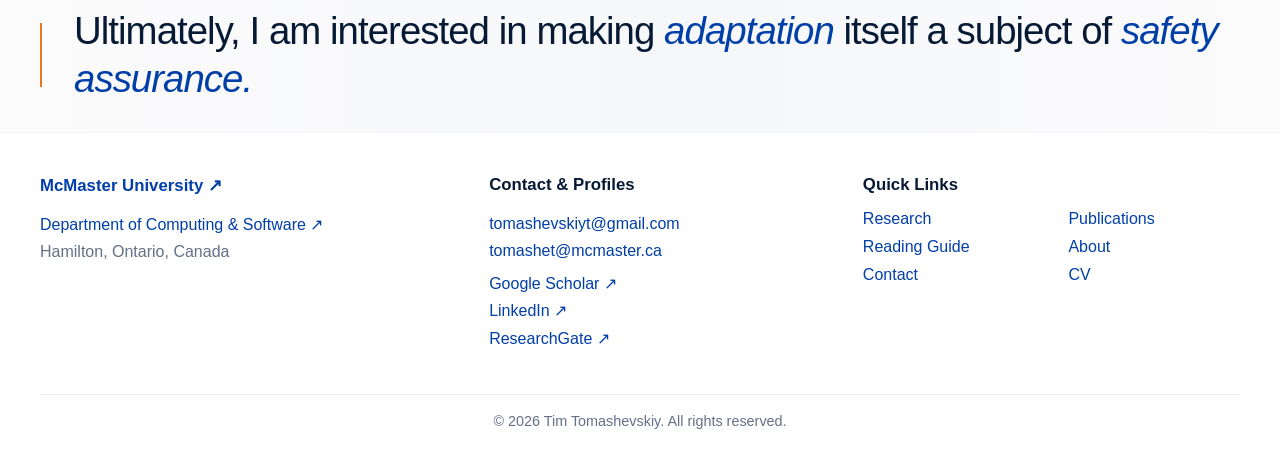
==== commit 477dcb5d: "Polish footer and internal CV links on index.html" ====
--- a/index.html
+++ b/index.html
@@ -26,7 +26,7 @@
 <a href="about.html">About</a>
 <a href="contact.html">Contact</a>
 <a href="https://scholar.google.com/citations?user=U_OvFxQAAAAJ&hl=en" rel="noopener noreferrer" target="_blank">Scholar ↗</a>
-<a class="cv-btn" href="cv.html" rel="noopener noreferrer" target="_blank">CV ↗</a>
+<a class="cv-btn" href="cv.html">CV</a>
 </nav>
 </div>
 </header>
@@ -105,7 +105,7 @@
 <div class="shell footer-grid">
 <div>
 <h3><a class="footer-affiliation" href="https://www.mcmaster.ca/" rel="noopener noreferrer" target="_blank">McMaster University ↗</a></h3>
-<p><a href="https://www.eng.mcmaster.ca/cas/" rel="noopener noreferrer" target="_blank">Department of Computing &amp; Software ↗</a><br/><a href="https://www.mcmaster.ca/" rel="noopener noreferrer" target="_blank">McMaster University ↗</a><br/><a href="https://www.hamilton.ca/" rel="noopener noreferrer" target="_blank">Hamilton, Canada ↗</a></p>
+<p><a href="https://www.eng.mcmaster.ca/cas/" rel="noopener noreferrer" target="_blank">Department of Computing &amp; Software ↗</a><br/>Hamilton, Ontario, Canada</p>
 </div>
 <div>
 <h3>Contact &amp; Profiles</h3>
@@ -120,7 +120,7 @@
 <a href="resources.html">Reading Guide</a>
 <a href="about.html">About</a>
 <a href="contact.html">Contact</a>
-<a href="cv.html" rel="noopener noreferrer" target="_blank">CV ↗</a>
+<a href="cv.html">CV</a>
 </div>
 </div>
 </div>
--- a/styles.css
+++ b/styles.css
@@ -637,3 +637,43 @@
   .project-card, .assurance-card { padding: 17px; }
   .research-item { padding-right: 0; }
 }
+
+
+/* Web CV */
+.cv-page { max-width: 1180px; padding-top: 34px; padding-bottom: 70px; }
+.cv-hero { display: flex; justify-content: space-between; gap: 30px; align-items: flex-start; border-bottom: 2px solid var(--line); padding-bottom: 24px; }
+.cv-name { font-size: clamp(2.7rem, 5vw, 4.7rem); margin: 10px 0 8px; }
+.cv-tagline { margin: 0; max-width: 930px; color: var(--blue-dark); font-size: 1.12rem; line-height: 1.55; }
+.cv-contact { margin: 14px 0 0; color: var(--muted); line-height: 1.65; }
+.cv-contact a { color: var(--blue); text-decoration: none; }
+.print-btn { flex: 0 0 auto; border: 1px solid #0a4aa6; background: #fff; color: var(--blue-dark); border-radius: 5px; padding: 11px 15px; font-weight: 700; cursor: pointer; }
+.print-btn:hover { background: #f5f8fc; }
+.cv-section { padding: 24px 0 2px; }
+.cv-section + .cv-section { border-top: 1px solid var(--line); margin-top: 20px; }
+.cv-section h2 { margin: 0 0 14px; font-size: 1.45rem; }
+.cv-section p, .cv-section li { color: #17243a; font-size: .98rem; line-height: 1.58; }
+.cv-section ul { margin: 8px 0 0; padding-left: 21px; }
+.cv-section li { margin-bottom: 7px; }
+.cv-role + .cv-role { margin-top: 22px; }
+.cv-role-head { display: flex; justify-content: space-between; align-items: baseline; gap: 22px; }
+.cv-role-head h3 { margin: 0; font-size: 1.08rem; }
+.cv-role-head span { color: var(--muted); white-space: nowrap; }
+.cv-org { margin: 4px 0 10px !important; color: var(--muted) !important; }
+.cv-publications { list-style: none; padding-left: 0 !important; }
+.cv-publications li { padding-left: 0; margin-bottom: 9px; }
+.cv-two-col { display: grid; grid-template-columns: 1fr 1fr; gap: 34px; }
+.cv-two-col .cv-section { border-top: 1px solid var(--line); margin-top: 20px; }
+
+@media (max-width: 800px) {
+  .cv-hero { display: block; }
+  .print-btn { margin-top: 18px; }
+  .cv-role-head { display: block; }
+  .cv-role-head span { display: block; margin-top: 3px; }
+  .cv-two-col { grid-template-columns: 1fr; gap: 0; }
+}
+@media print {
+  .site-header, .site-footer, .print-btn { display: none !important; }
+  .cv-page { width: 100%; max-width: none; padding: 0; }
+  .cv-section { break-inside: avoid; }
+  a { color: inherit !important; text-decoration: none !important; }
+}
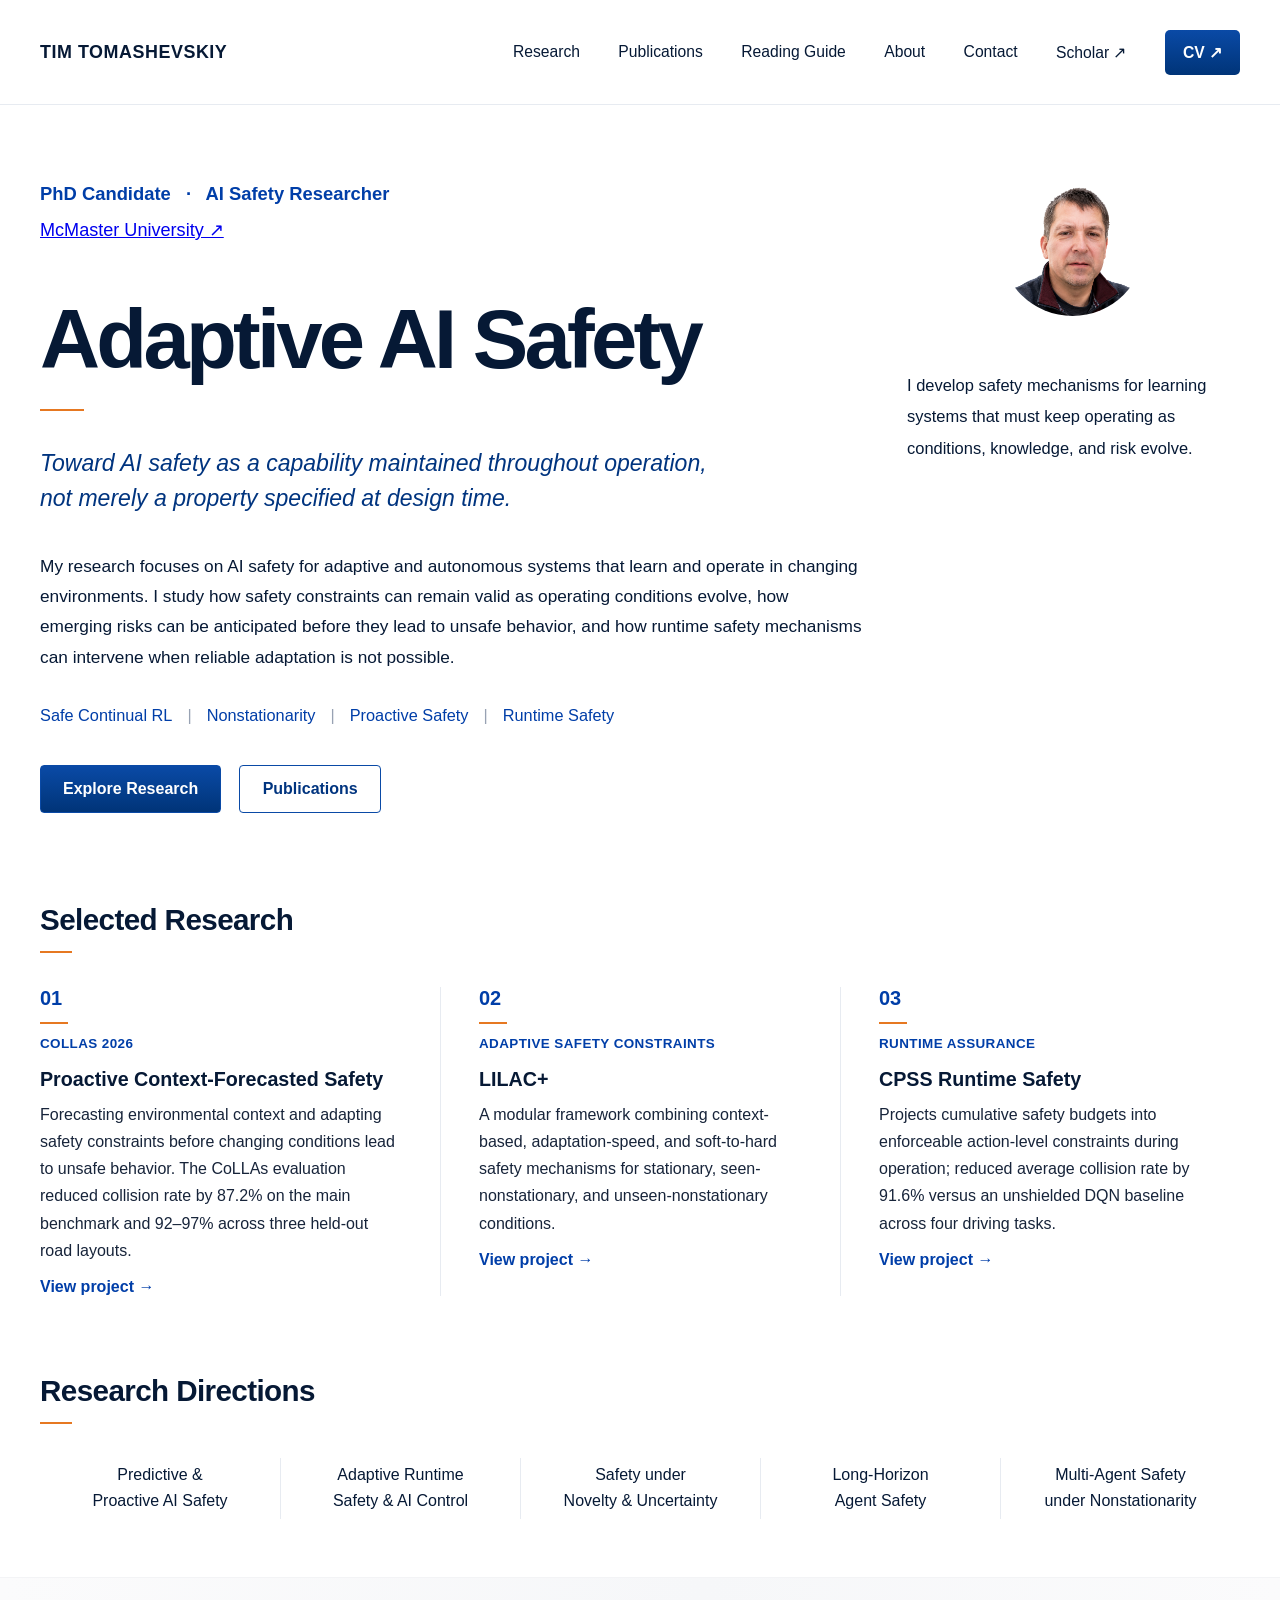
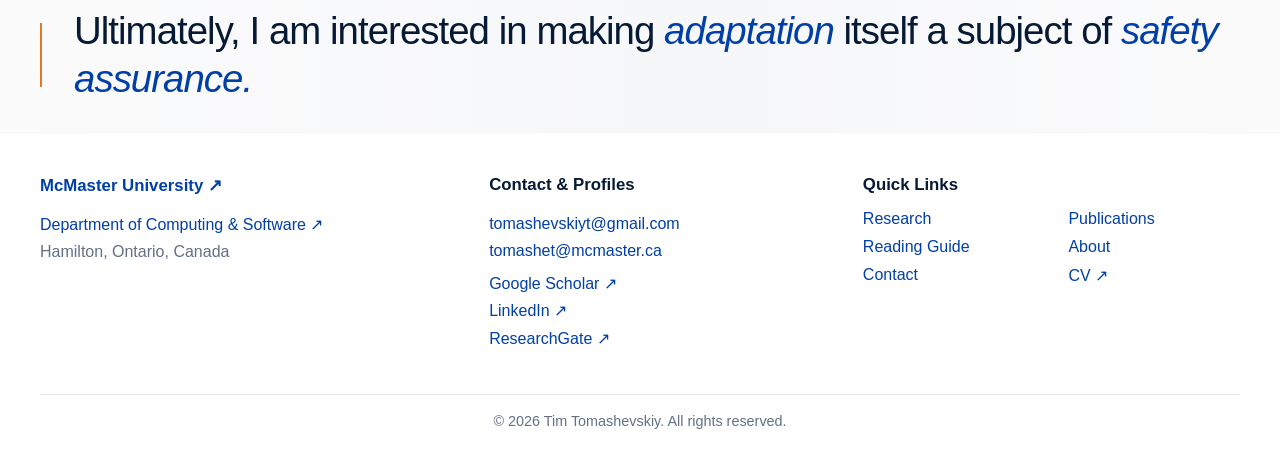
==== commit f52c0cb0: "Point CV links to finalized PDF in index.html" ====
--- a/index.html
+++ b/index.html
@@ -26,7 +26,7 @@
 <a href="about.html">About</a>
 <a href="contact.html">Contact</a>
 <a href="https://scholar.google.com/citations?user=U_OvFxQAAAAJ&hl=en" rel="noopener noreferrer" target="_blank">Scholar ↗</a>
-<a class="cv-btn" href="cv.html">CV</a>
+<a class="cv-btn" href="assets/Tim_Tomashevskiy_CV.pdf" target="_blank" rel="noopener noreferrer">CV ↗</a>
 </nav>
 </div>
 </header>
@@ -120,7 +120,7 @@
 <a href="resources.html">Reading Guide</a>
 <a href="about.html">About</a>
 <a href="contact.html">Contact</a>
-<a href="cv.html">CV</a>
+<a href="assets/Tim_Tomashevskiy_CV.pdf" target="_blank" rel="noopener noreferrer">CV ↗</a>
 </div>
 </div>
 </div>
--- a/styles.css
+++ b/styles.css
@@ -677,3 +677,15 @@
   .cv-section { break-inside: avoid; }
   a { color: inherit !important; text-decoration: none !important; }
 }
+
+.pub-name-note {
+  margin: 12px 0 0;
+  color: var(--muted);
+  font-size: .94rem;
+  line-height: 1.55;
+}
+.cv-updated {
+  margin: 8px 0 0;
+  color: var(--muted);
+  font-size: .92rem;
+}
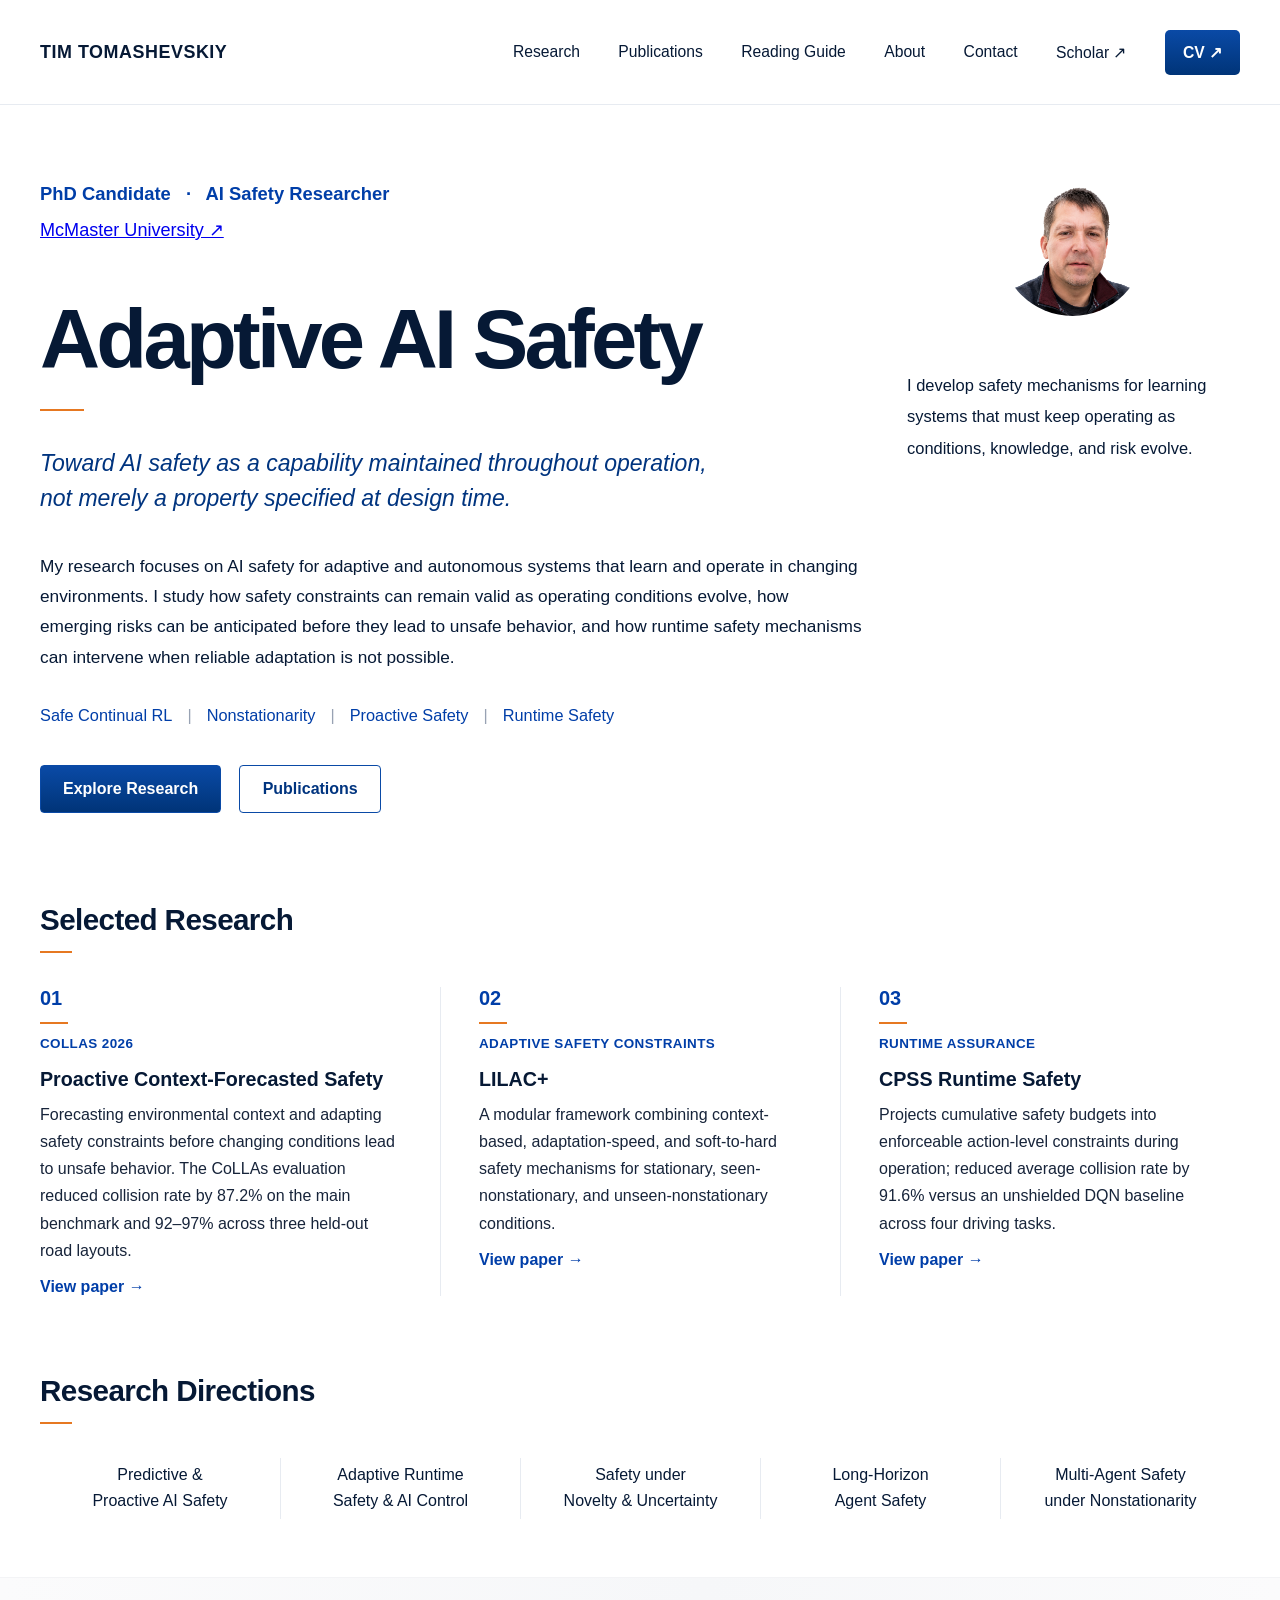
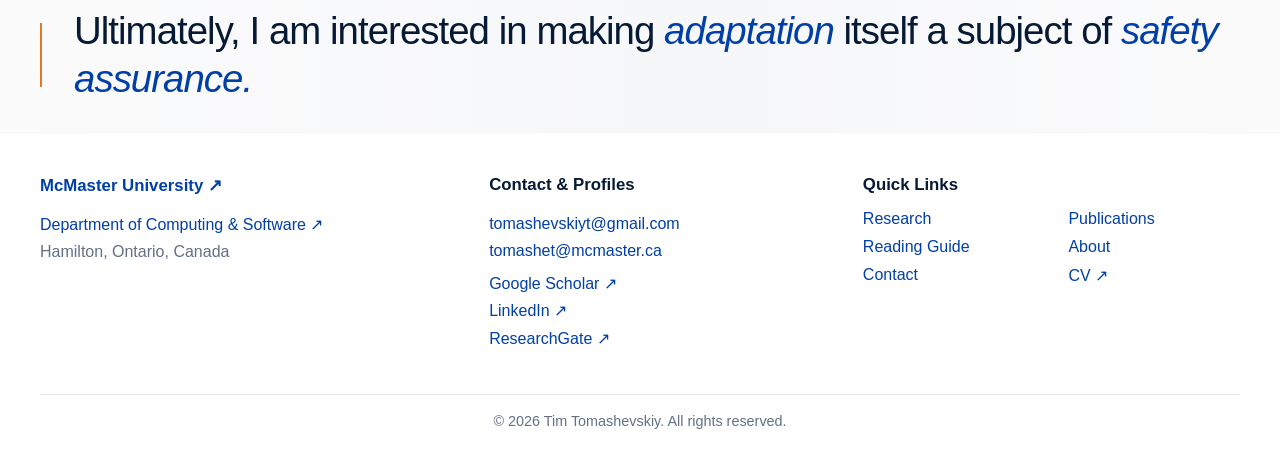
==== commit 20241486: "Improve homepage SEO and paper linking" ====
--- a/index.html
+++ b/index.html
@@ -4,15 +4,15 @@
 <head>
 <meta charset="utf-8"/>
 <meta content="width=device-width, initial-scale=1" name="viewport"/>
-<meta content="Tim Tomashevskiy — AI safety researcher working on safe continual reinforcement learning, adaptive safety constraints, proactive safety, and runtime safety." name="description"/>
+<meta content="Tim Tomashevskiy is an AI safety researcher and PhD candidate at McMaster University working on safe continual reinforcement learning, nonstationarity, adaptive safety constraints, and runtime safety." name="description"/>
 <link href="https://tomashet.github.io/" rel="canonical"/>
-<meta content="Tim Tomashevskiy — Adaptive AI Safety" property="og:title"/>
-<meta content="Tim Tomashevskiy — AI safety researcher working on safe continual reinforcement learning, adaptive safety constraints, proactive safety, and runtime safety." property="og:description"/>
+<meta content="Tim Tomashevskiy | AI Safety Researcher &amp; Safe RL" property="og:title"/>
+<meta content="Tim Tomashevskiy is an AI safety researcher and PhD candidate at McMaster University working on safe continual reinforcement learning, nonstationarity, adaptive safety constraints, and runtime safety." property="og:description"/>
 <meta content="website" property="og:type"/>
 <meta content="https://tomashet.github.io/" property="og:url"/>
 <meta content="https://tomashet.github.io/assets/tim-portrait.png" property="og:image"/>
 <link href="assets/tim-portrait.png" rel="icon" type="image/png"/>
-<title>Tim Tomashevskiy — Adaptive AI Safety</title>
+<title>Tim Tomashevskiy | AI Safety Researcher &amp; Safe RL</title>
 <link href="styles.css" rel="stylesheet"/>
 </head>
 <body>
@@ -63,7 +63,7 @@
 <div class="research-meta">CoLLAs 2026</div>
 <h3>Proactive Context-Forecasted Safety</h3>
 <p>Forecasting environmental context and adapting safety constraints before changing conditions lead to unsafe behavior. The CoLLAs evaluation reduced collision rate by 87.2% on the main benchmark and 92–97% across three held-out road layouts.</p>
-<a class="research-card-link" href="publications.html#proactive-context">View project →</a>
+<a class="research-card-link" href="papers/proactive-context-forecasted-safety.html">View paper →</a>
 </article>
 <article class="research-item">
 <div class="number">02</div>
@@ -71,7 +71,7 @@
 <div class="research-meta">Adaptive safety constraints</div>
 <h3>LILAC+</h3>
 <p>A modular framework combining context-based, adaptation-speed, and soft-to-hard safety mechanisms for stationary, seen-nonstationary, and unseen-nonstationary conditions.</p>
-<a class="research-card-link" href="publications.html#lilac-plus">View project →</a>
+<a class="research-card-link" href="papers/lilac-plus.html">View paper →</a>
 </article>
 <article class="research-item">
 <div class="number">03</div>
@@ -79,7 +79,7 @@
 <div class="research-meta">Runtime assurance</div>
 <h3>CPSS Runtime Safety</h3>
 <p>Projects cumulative safety budgets into enforceable action-level constraints during operation; reduced average collision rate by 91.6% versus an unshielded DQN baseline across four driving tasks.</p>
-<a class="research-card-link" href="publications.html#cpss">View project →</a>
+<a class="research-card-link" href="papers/cpss.html">View paper →</a>
 </article>
 </div>
 </section>
@@ -110,7 +110,7 @@
 <div>
 <h3>Contact &amp; Profiles</h3>
 <p><a href="mailto:tomashevskiyt@gmail.com">tomashevskiyt@gmail.com</a><br/><a href="mailto:tomashet@mcmaster.ca">tomashet@mcmaster.ca</a></p>
-<p><a href="https://scholar.google.com/citations?user=U_OvFxQAAAAJ&hl=en" rel="noopener noreferrer" target="_blank">Google Scholar ↗</a><br/><a href="https://www.linkedin.com/in/tim-tomashevski-0a2017281/" rel="noopener noreferrer" target="_blank">LinkedIn ↗</a><br/><a href="https://www.researchgate.net/profile/Tim-Tomashevskiy" rel="noopener noreferrer" target="_blank">ResearchGate ↗</a></p>
+<p><a href="https://scholar.google.com/citations?user=U_OvFxQAAAAJ&hl=en" rel="noopener noreferrer" target="_blank">Google Scholar ↗</a><br/><a href="https://www.linkedin.com/in/tim-tomashevskiy/" rel="noopener noreferrer" target="_blank">LinkedIn ↗</a><br/><a href="https://www.researchgate.net/profile/Tim-Tomashevskiy" rel="noopener noreferrer" target="_blank">ResearchGate ↗</a></p>
 </div>
 <div>
 <h3>Quick Links</h3>
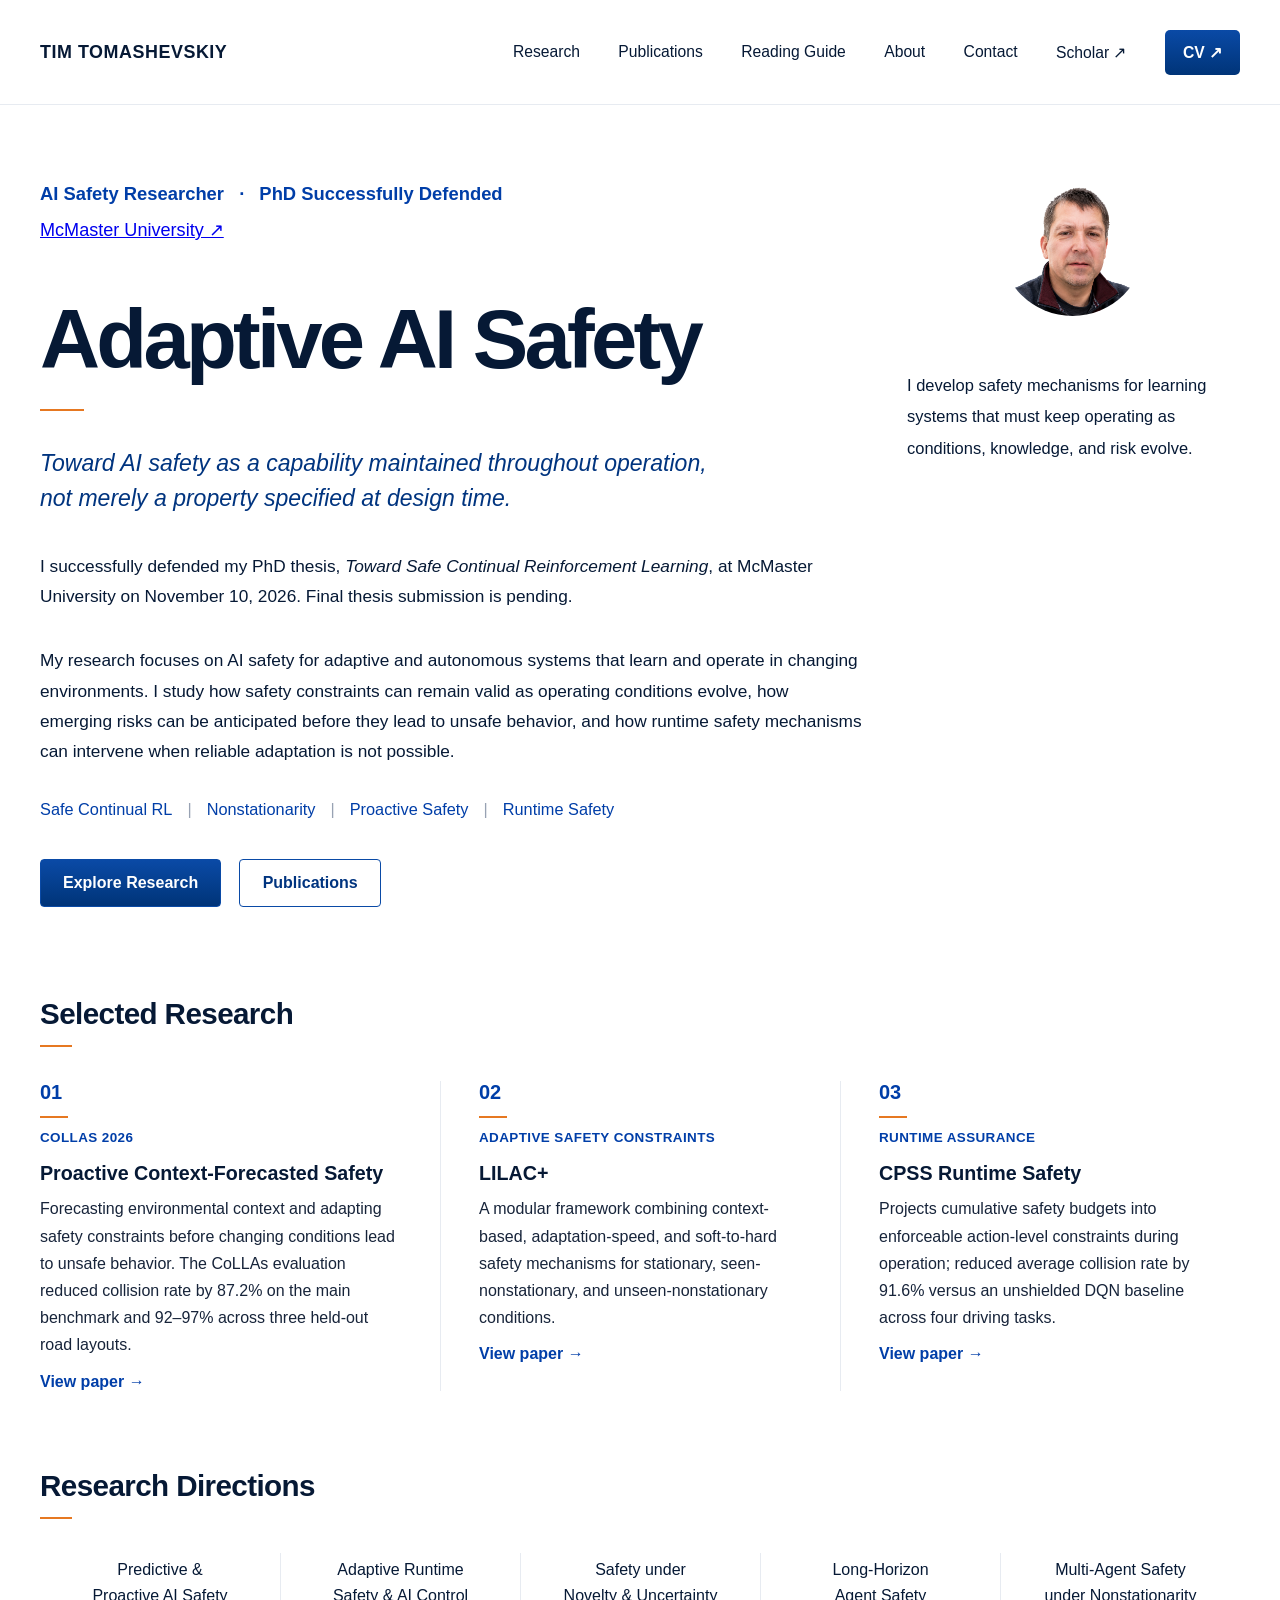
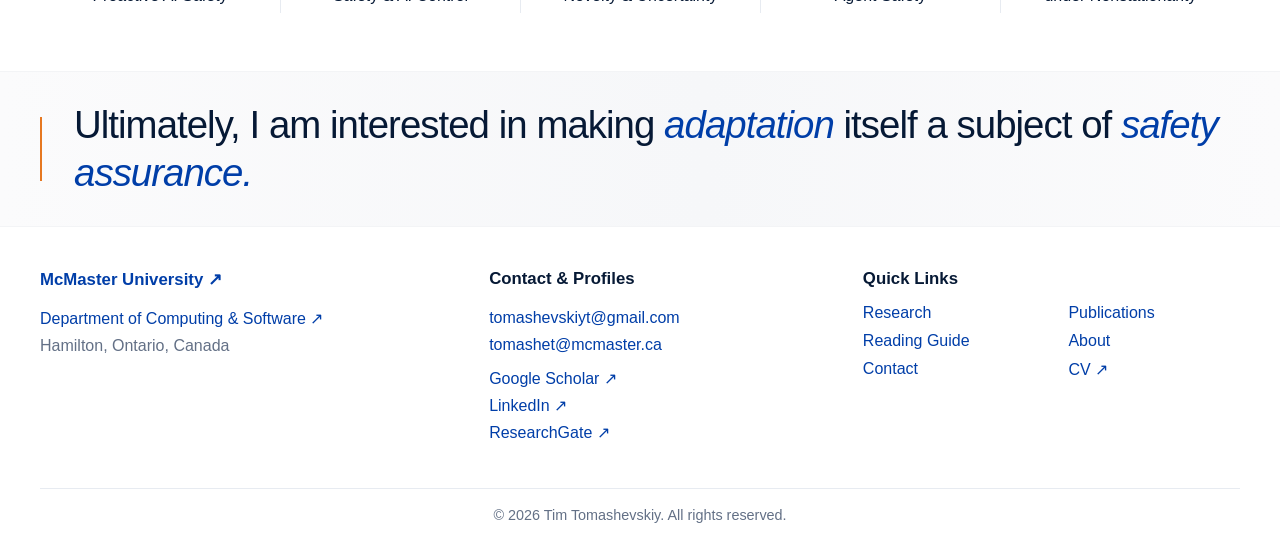
==== commit c9541520: "Update professional profile after successful PhD defence (degree submission pending)" ====
--- a/index.html
+++ b/index.html
@@ -4,10 +4,10 @@
 <head>
 <meta charset="utf-8"/>
 <meta content="width=device-width, initial-scale=1" name="viewport"/>
-<meta content="Tim Tomashevskiy is an AI safety researcher and PhD candidate at McMaster University working on safe continual reinforcement learning, nonstationarity, adaptive safety constraints, and runtime safety." name="description"/>
+<meta content="Tim Tomashevskiy is an AI safety researcher at McMaster University working on safe continual RL, nonstationarity, adaptive safety constraints, and runtime safety." name="description"/>
 <link href="https://tomashet.github.io/" rel="canonical"/>
 <meta content="Tim Tomashevskiy | AI Safety Researcher &amp; Safe RL" property="og:title"/>
-<meta content="Tim Tomashevskiy is an AI safety researcher and PhD candidate at McMaster University working on safe continual reinforcement learning, nonstationarity, adaptive safety constraints, and runtime safety." property="og:description"/>
+<meta content="Tim Tomashevskiy is an AI safety researcher at McMaster University working on safe continual RL, nonstationarity, adaptive safety constraints, and runtime safety." property="og:description"/>
 <meta content="website" property="og:type"/>
 <meta content="https://tomashet.github.io/" property="og:url"/>
 <meta content="https://tomashet.github.io/assets/tim-portrait.png" property="og:image"/>
@@ -33,11 +33,12 @@
 <main>
 <section aria-labelledby="hero-title" class="hero shell">
 <div class="hero-left">
-<div class="eyebrow">PhD Candidate <span>·</span> AI Safety Researcher</div>
+<div class="eyebrow">AI Safety Researcher <span>·</span> PhD Successfully Defended</div>
 <div class="affiliation"><a href="https://www.mcmaster.ca/" rel="noopener noreferrer" target="_blank">McMaster University ↗</a></div>
 <h1 id="hero-title">Adaptive AI Safety</h1>
 <div aria-hidden="true" class="accent-line"></div>
 <p class="tagline">Toward AI safety as a capability maintained throughout operation,<br class="desktop-break"/> not merely a property specified at design time.</p>
+<p class="lede">I successfully defended my PhD thesis, <em>Toward Safe Continual Reinforcement Learning</em>, at McMaster University on November 10, 2026. Final thesis submission is pending.</p>
 <p class="lede">My research focuses on AI safety for adaptive and autonomous systems that learn and operate in changing environments. I study how safety constraints can remain valid as operating conditions evolve, how emerging risks can be anticipated before they lead to unsafe behavior, and how runtime safety mechanisms can intervene when reliable adaptation is not possible.</p>
 <div aria-label="Research topics" class="topics">
 <span>Safe Continual RL</span><span>Nonstationarity</span><span>Proactive Safety</span><span>Runtime Safety</span>
--- a/styles.css
+++ b/styles.css
@@ -689,3 +689,50 @@
   color: var(--muted);
   font-size: .92rem;
 }
+
+
+/* Academic indexing / publication landing pages */
+.pub-title-link {
+  color: inherit;
+  text-decoration: none;
+}
+.pub-title-link:hover {
+  color: var(--blue);
+  text-decoration: underline;
+}
+.paper-page .secondary-title {
+  max-width: 1040px;
+  font-size: clamp(2.15rem, 3.7vw, 3.65rem);
+  line-height: 1.08;
+}
+.paper-meta {
+  margin: 14px 0 0;
+  color: var(--blue-dark);
+  font-size: 1rem;
+  line-height: 1.55;
+}
+.paper-meta strong {
+  color: var(--navy, #0c2340);
+}
+.paper-citation {
+  border-left: 2px solid var(--orange);
+  background: var(--soft);
+  padding: 15px 18px;
+  margin-top: 16px;
+}
+.paper-citation p {
+  margin: 0;
+}
+.paper-keywords {
+  display: flex;
+  flex-wrap: wrap;
+  gap: 8px;
+  margin-top: 14px;
+}
+.paper-keywords span {
+  background: var(--soft);
+  color: #344054;
+  padding: 7px 10px;
+  border-radius: 3px;
+  font-size: .88rem;
+}
